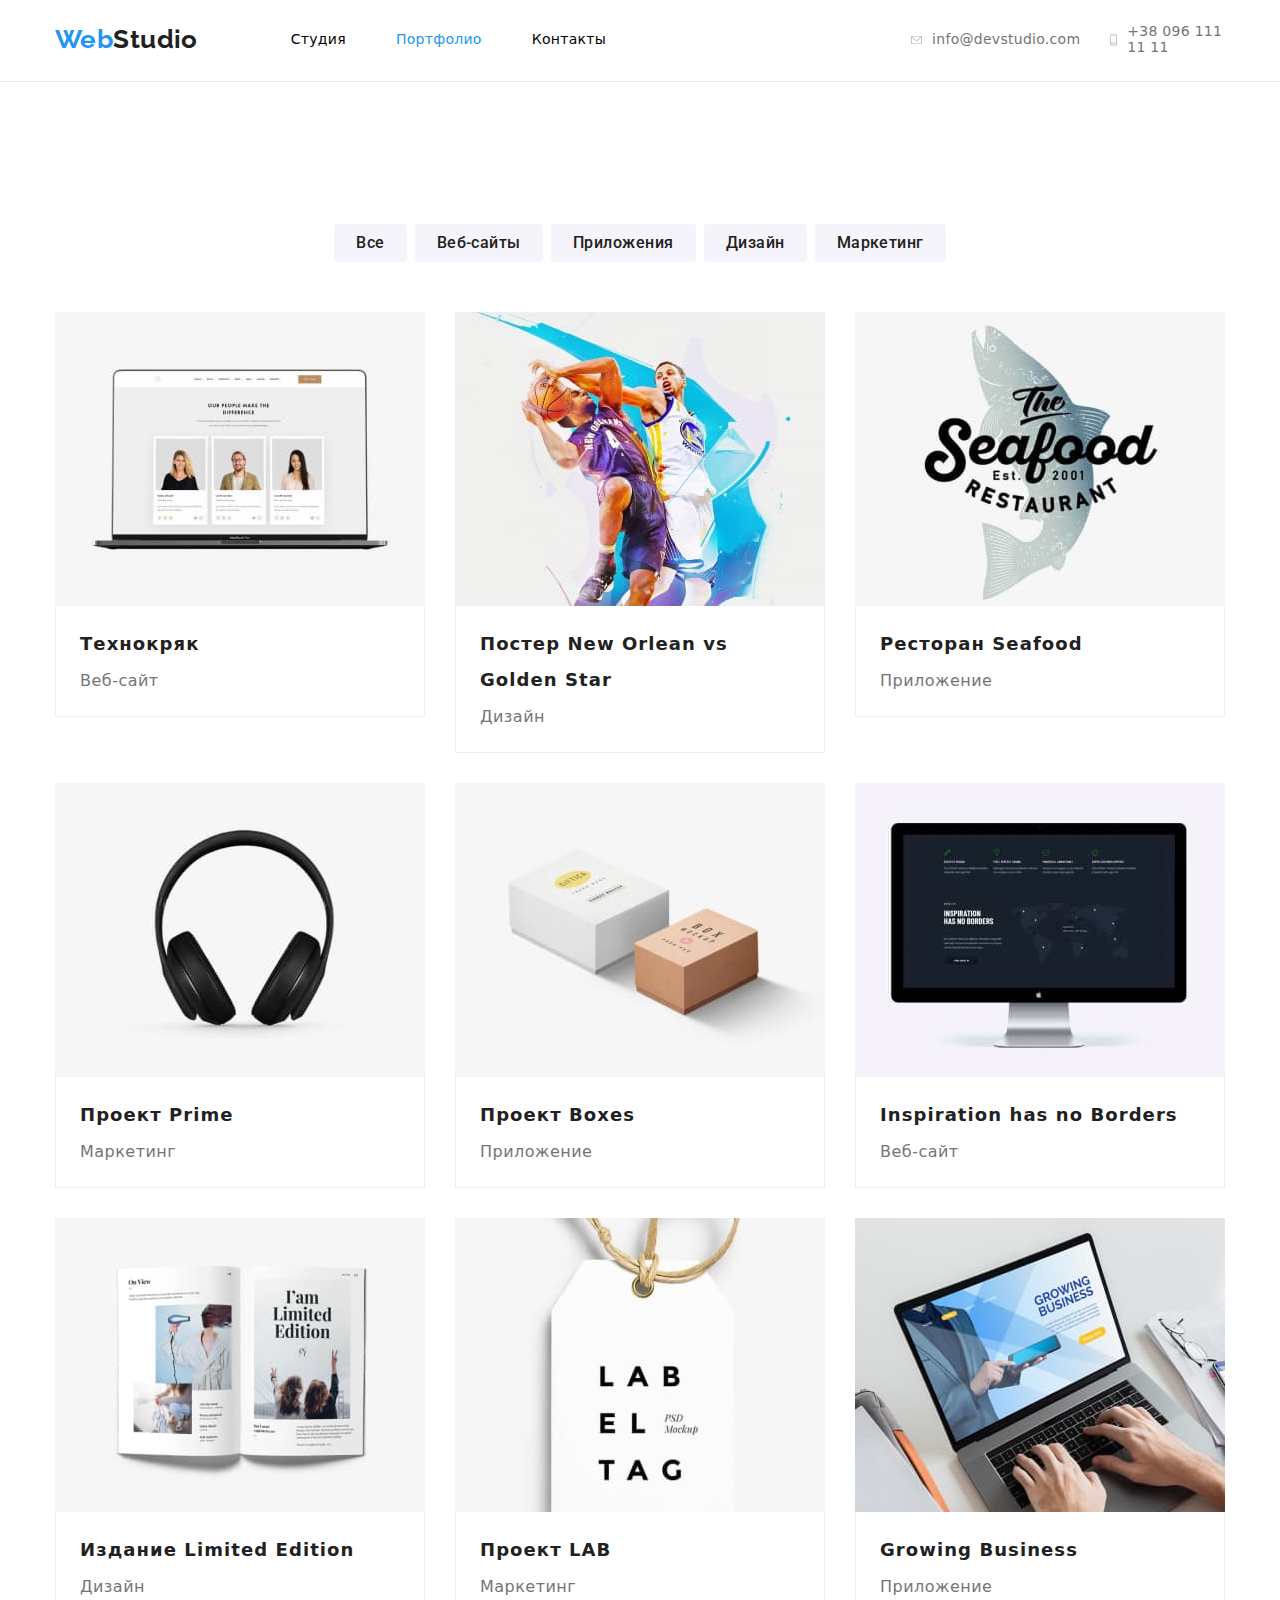
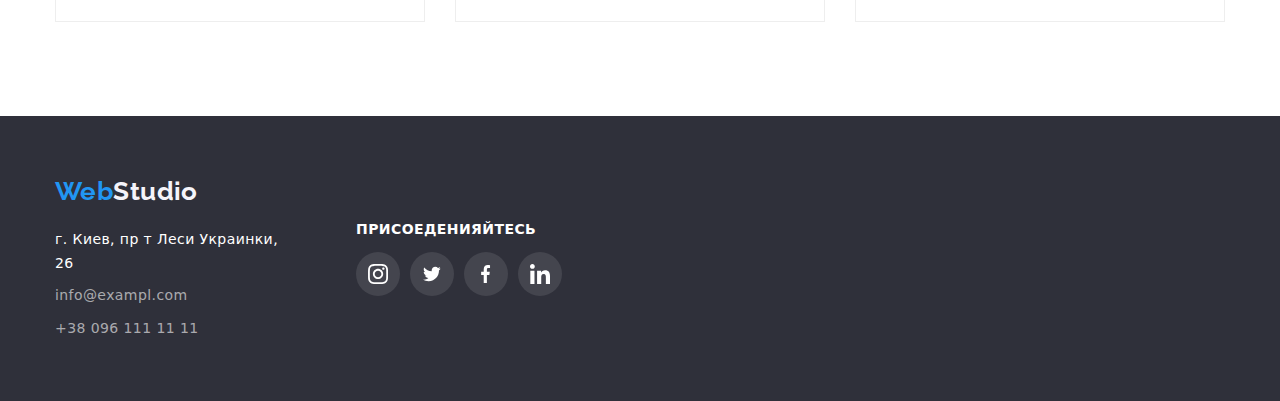
==== portfolio.html @ e620c133 "карточки" ====
<!DOCTYPE html>
<html lang="en">
<head>
    <meta charset="UTF-8">
    <meta http-equiv="X-UA-Compatible" content="IE=edge">
    <meta name="viewport" content="width=device-width, initial-scale=1.0">
    <title>portfolio</title>
    <link href="./css/styles.css" rel="stylesheet">
    <link href="https://fonts.googleapis.com/css2?family=Raleway:wght@700&family=Roboto:wght@400;500;700;900&display=swap"
        rel="stylesheet">
        <link rel="stylesheet" href="https://cdnjs.cloudflare.com/ajax/libs/modern-normalize/0.2.0/modern-normalize.min.css" />
</head>
<body>
    <header id="dd" class="header new-header">
        <div class="container"> 
        <nav  class="site-nav-a">
            <a class=" item-c site-nav link link-web link-black" href="#smd">Web<span>Studio</span></a>
            <ul class=" mar site-nav li-nd ul-link-blu">
                <li class="item">
                    <a class="hd link link-blue" href="index.html">Студия</a>
                </li>
                <li class="item">
                    <a class="hd link link-blue" href=""><span>Портфолио</span></a>
                </li>
                <li class="item">
                    <a class="hd link link-blue" href="">Контакты</a>
                </li>
            </ul>
        </nav>
        <div class="conteiner-u"> 
            <svg class="link-icon-heder" width="16" height="12">
                <use href="./images/sprite.svg#icon-mail"></use>
            </svg>
        <a class="cm-header-first item-a link link-blue ul-link-blu kontakt" href="mailto:info@devstudio.com">info@devstudio.com </a>
        <svg class="link-icon-heder" width="10" height="16">
            <use href="./images/sprite.svg#icon-mobilka"></use>
        </svg>
        <a class="item-b one-item link link-blue ul-link-blu kontakt" href="tel:+380961111111">+38 096 111 11 11</a>
        </div>
    </div>
    </header>
    <main class="main">
        <section class="hero-portfolio">
            <div class="container-potfolio-hero">
            <h1 class="portfolio-hero-name hero-name">Filter</h1>
                <ul class="ul-button li-nd">
                <li class="item-portfolio-filter">
                    <button class="filter-li pointer" type="button">Все</button>
                </li>
                <li class="item-portfolio-filter">
                    <button class="filter-li pointer" type="button">Веб-сайты</button>
                </li>
                <li class="item-portfolio-filter">
                    <button class="filter-li pointer" type="button">Приложения</button>
                </li>
                <li class="item-portfolio-filter">
                    <button class="filter-li pointer" type="button">Дизайн</button>
                </li>
                <li class="item-portfolio-filter">
                    <button class="filter-li pointer" type="button">Маркетинг</button>
                </li>
            </ul>
</div>
<div class="container-card">
            <ul class="li-nd project">
                <li class="project-li">
                    <a href=" " class="contain-card-link-a" >      
                        <div class="card-trumb"> 
                            <img class="foto-item-cart" src="./images/ноутбук.jpg" alt="ноут" width="370" height="294"/> 
                                <div class="kub">
                                    <p class="content-texnocrack">Технокряк это современная площадка распространения коронавируса. 
                                                 Компании используют эту платформу для цифрового
                                                 шпионажа и атак на защищённые сервера конкурентов</p>
                                                
                                </div>
                        </div>
                        <div class="container-project-li">  
                            <h3 class="item-project-h">Технокряк</h3>
                                <p class="item-project-p">Веб-сайт</p>
                        </div> 
                     </a>
                </li>

                <li class="project-li">
                    <a href="#smd" class="contain-card-link-a">
                        <div class="card-trumb">
                            <img  class="foto-item-cart" src="./images/баскетбол.jpg" alt="ресторан" width="370" height="294" />
                                <div class="kub">
                                    <p class="content-texnocrack">
                                                Технокряк это современная площадка распространения коронавируса.
                                                Компании используют эту платформу для цифрового
                                                шпионажа и атак на защищённые сервера конкурентов</p>
                                </div>
                        </div>
                    <div class="container-project-li">
                        <h3 class="item-project-h">Постер New Orlean vs Golden Star</h3>
                            <p class="item-project-p">Дизайн</p>
                   </div>
                   </a>
                </li>

                <li class="project-li">
                    <a href="#smd" class="contain-card-link-a">
                        <div class="card-trumb">
                           <img  class="foto-item-cart" src="./images/ресторан.jpg" alt="ресторан" width="370" height="294" />
                               <div class="kub">
                                  <p class="content-texnocrack">Технокряк это современная площадка распространения коронавируса.
                                                 Компании используют эту платформу для цифрового
                                                 шпионажа и атак на защищённые сервера конкурентов </p>
                                </div>
                        </div>
                    <div class="container-project-li"> 
                        <h3 class="item-project-h">Ресторан Seafood</h3>
                            <p class="item-project-p">Приложение</p>
                    </div>
                    </a>
                </li>

                <li class="project-li">
                    <a href="#smd" class="contain-card-link-a">
                        <div class="card-trumb">
                            <img  class="foto-item-cart" src="./images/наушники.jpg" alt="наушники" width="370" height="294" />
                                <div class="kub">
                                    <p class="content-texnocrack">Технокряк это современная площадка распространения коронавируса.
                                                Компании используют эту платформу для цифрового
                                                шпионажа и атак на защищённые сервера конкурентов</p>
                                </div>
                        </div>
                    <div class="container-project-li">  
                        <h3 class="item-project-h">Проект Prime</h3>
                           <p class="item-project-p">Маркетинг</p>
                    </div>
                    </a>
                </li>

                <li class="project-li">
                    <a href="#smd" class="contain-card-link-a">
                        <div class="card-trumb">
                            <img  class="foto-item-cart" src="./images/коробки.jpg" alt="коробки" width="370" height="294" /> 
                                <div class="kub">
                                    <p class="content-texnocrack">Технокряк это современная площадка распространения коронавируса.
                                                Компании используют эту платформу для цифрового
                                                шпионажа и атак на защищённые сервера конкурентов</p>
                                </div>
                       </div>
                    <div class="container-project-li">
                        <h3 class="item-project-h">Проект Boxes</h3>
                        <p class="item-project-p">Приложение</p>
                    </div>
                    </a>
                </li>

                <li class="project-li">
                    <a href="#smd" class="contain-card-link-a">
                        <div class="card-trumb">
                            <img  class="foto-item-cart" src="./images/монитор.jpg" alt="монитор" width="370" height="294" />
                                <div class="kub">
                                    <p class="content-texnocrack">Технокряк это современная площадка распространения коронавируса.
                                                Компании используют эту платформу для цифрового
                                                шпионажа и атак на защищённые сервера конкурентов</p>
                                </div>
                    </div>
                     <div class="container-project-li">
                        <h3 class="item-project-h">Inspiration has no Borders</h3>
                        <p class="item-project-p">Веб-сайт</p>
                    </div>
                    </a>
                </li>

                <li class="project-li"><div></div>
                    <a href="#smd" class="contain-card-link-a">
                        <div class="card-trumb">
                             <img  class="foto-item-cart" src="./images/книга.jpg" alt="книга" width="370" height="294" /> 
                                <div class="kub">
                                      <p class="content-texnocrack">Технокряк это современная площадка распространения коронавируса.
                                                 Компании используют эту платформу для цифрового
                                                 шпионажа и атак на защищённые сервера конкурентов</p>
                       
                                </div>
                        </div>
                     <div class="container-project-li">
                        <h3 class="item-project-h">Издание Limited Edition</h3>
                        <p class="item-project-p">Дизайн</p>
                     </div>
                    </a>
                </li>

                <li class="project-li">
                    <a href="#smd" class="contain-card-link-a">
                        <div class="card-trumb">
                            <img  class="foto-item-cart" src="./images/этикетка.jpg" alt="этикетка" width="370" height="294" /> 
                                <div class="kub">
                                  <p class="content-texnocrack">Технокряк это современная площадка распространения коронавируса.
                                             Компании используют эту платформу для цифрового
                                             шпионажа и атак на защищённые сервера конкурентов</p>
                                </div>
                        </div>
                    <div class="container-project-li">
                        <h3 class="item-project-h">Проект LAB</h3>
                        <p class="item-project-p">Маркетинг</p>
                    </div>
                    </a>
                </li>

                <li class="project-li">
                    <a href="#smd" class="contain-card-link-a">
                        <div class="card-trumb">
                            <img  class="foto-item-cart" src="./images/ноутбук1.jpg" alt="ноутбук1" width="370" height="294" />
                                <div class="kub">
                                    <p class="content-texnocrack">Технокряк это современная площадка распространения коронавируса.
                                            Компании используют эту платформу для цифрового
                                            шпионажа и атак на защищённые сервера конкурентов</p>
                                </div>
                        </div>
                    <div class="container-project-li">
                         <h3 class="item-project-h">Growing Business</h3>
                         <p class="item-project-p">Приложение</p>
                    </div> 
                   </a> 
                 </li>
             
            </ul>
            </div>
        </section>

    </main>
    <footer class="footer">
        <div class="container-footer-generete">
            <div class="container-fu">
                <a class="link link-web white" href="#header">Web<span>Studio</span></a>
                <address class="footer-adress footer-link-contact">г. Киев, пр т Леси Украинки, 26</address>
                <ul class="ul-footer li-nd">
                    <li>
                        <a class="item-fu-mel link-blue footer-link-contact"
                            href="mailto:info@exampl.com">info@exampl.com</a>
                    </li>
                    <li>
                        <a class="item-fu-tel link link-blue footer-link-contact" href="tel:+380961111111">+38 096 111 11
                            11</a>
                    </li>
                </ul>
            </div>
    
            <div class="container-fu-two">
                <p class="title-fu-two">Присоеденияйтесь</p>
                <ul class="ul-card-fu-two">
    
                    <li class="card-fu-two-li">
                        <a class="card-fu-two card-fu-two-first " href="" target="_blank" rel="noopener noreferrer">
                            <svg class="nk-icon" width="20" height="20">
                                <use href="./images/sprite.svg#icon-foto"></use>
                            </svg></a>
                    </li>
                    <li class="card-fu-two-li">
                        <a class="card-fu-two " href="" target="_blank" rel="noopener noreferrer">
                            <svg class="nk-icon" width="20 " height="16">
                                <use href="./images/sprite.svg#icon-twitter"></use>
                            </svg></a>
                    </li>
                    <li class="card-fu-two-li">
                        <a class="card-fu-two " href="" target="_blank" rel="noopener noreferrer">
                            <svg class="nk-icon" width="10" height="20">
                                <use href="./images/sprite.svg#icon-facebook"></use>
                            </svg></a>
                    </li>
                    <li class="card-fu-two-li">
                        <a class="card-fu-two " href="" target="_blank" rel="noopener noreferrer">
                            <svg class="nk-icon" width="20" height="20">
                                <use href="./images/sprite.svg#icon-instagram"></use>
                            </svg></a>
                    </li>
    
                </ul>
    
    
    
    
            </div>
        </div>
    </footer>
  
</body>
</html>
---- css/styles.css ----
body {
  background-color:var(--brand-color);
  font-family: 'Roboto', sans-serif;
  font-style:Regular;
  font-size: 14px; 
  line-height: 1.71;
  letter-spacing: 0.03em;
   }

 
:root {
  --brand-color:#E5E5E5;
  --header-color:#FFFFFF;
  --nk-color:#F5F4FA;
  --hero-footer:#2F303A;
  --blue-color:#2196F3;
  --h-color:#212121;
  --brand-letter:#757575;

  --link-font:'Raleway', sans-serif;
  --title-h:font-weight: 500;
 }


h1,
h2,
h3,
h4,
h5,
h6,
p {
  margin-top: 0;
}

.li-nd li, .auth-nav li,
.site-nav li
{ 
  list-style: none;
}



/* -------header----------- */


.header {

  padding-top: 24px;
  padding-bottom: 25px;
  background-color:var(--header-color);
  font-weight: 500;
  border-bottom:1px solid #ECECEC;
}


.container {
  padding-left: 15px;
  padding-right: 15px;
  width: 1200px;
  display:flex;
  justify-items: space-between;
  margin-right: auto;
  margin-left: auto;
}

.site-nav-a {
  display: flex;
  align-items: center;
}

.site-nav  {
  display: flex;
  align-items: center;
}

.cm-header-first {
  margin-right: 30px;
}

.item-p {
  display:flex;

}
.conteiner-u {
  display:flex;
 align-items: center;
 margin-left: 305px;
 
}

.link-icon-heder {
  margin-right: 10px;
}

.site-nav .item +.item {
  margin-left: 50px;
}

.item-c {
  margin-left: 0px;
  margin-right: 93px;
}

.mar {
  margin-top: 0;
  margin-bottom: 0;
  margin-left: 0px;
  padding-left: 0px;
}


/* -----ИКОНКИ----- */
.item-a {
  margin-left: 0px;
  margin-right: 30px;
}

.item-a::before {
  display: inline;
  content: "";
  width: 16px;
  height: 12px; 
 fill:#afb1b8;
}

.item-b {
  margin-left: 0px;
  margin-right: 0px;
}

 .icon-b-header::before {
  display: inline;
  content: "";
  width: 10px;
  height: 16px; 
 }

.link-icon-heder{
  fill:#afb1b8
}

 .link-icon-heder:hover,
.link-icon-heder:focus {
  fill:var(--blue-color);
  cursor: pointer;
}


.link {
  text-decoration: none;
  color: inherit;
}
   
.ul-link-blu {
  line-height: 1.14;
  letter-spacing: 0.02em;
}
.kontakt {
   color:var(--brand-letter);
}


.hd {
padding-top:15px ;
padding-bottom:15px ;
}


.link-blue {
  text-decoration: none;
 
}

.link-blue span {
  color:var(--blue-color);
}

.link-blue:hover,
.link-blue:focus {
  color:var(--blue-color);
}


.link-heder-a {

  padding: 0;
  margin: 0;
  list-style: none;
  display:block
}




/* Cекция герой */

.hero {
  
   padding-bottom:200px;
   padding-top: 200px;
   padding-left:1;
padding-right: 1;
  /* background-color:var(--hero-footer); */
 min-width: 1600px;
   background-image: linear-gradient(rgba(47, 48, 58, 0.4), rgba(47, 48, 58, 0.4)), url('../images/фон героя.jpg');
  /* background-image:linear-gradient(var(--hero-footer),rgba(47, 48, 58, 0.4)),url('../images/фон героя.jpg') ;  */
  background-size: cover;
 
background-attachment: scroll;
   background-position:center;
  background-repeat: no-repeat;


}



.hero-container {
    padding-left: 15px;
  padding-right: 15px;
  display: block;
  align-items: center;
  width: 1200px;
 padding-bottom: 0px;
 padding-top: 15px;
   margin-right: auto;
  margin-left: auto;
}

.hero-name {
  visibility:hidden;
  margin-bottom: 0px;
  padding-top: 0px;}


 .efect-hero-container  {
     padding-right:auto;
   padding-left: auto;
   /* padding-right: 252px;
   padding-left: 252px; */
  display: block;
  min-width: 696px;
  height: 120px;

  margin-top:15px; 
  margin-bottom:30px ;
  padding-right: 265px;
  padding-left: 265px;
}


.hero-title {
  font-weight: 900;
  font-size: 44px;
  margin-top: 0px;
  margin-bottom: 0px;
  line-height: 1.36;
  text-transform: uppercase;
  text-align: center;
  letter-spacing: 0.06em;
  color:var(--header-color);
}


.button-hero {
  display: block;
   height: 50px;
  border-radius: 4px;
  min-width: 200px;
  margin-left: auto;
  margin-right: auto;
  font-weight: 700;
  font-size: 16px;
  background-color:var(--blue-color);
  color:var(--header-color);
  /* box-shadow: 0px 4px 4px rgba(0, 0, 0, 0.15); */
  border: none;

}

.button-hero:hover,
.button-hero:focus {
  background-color:darkblue;
/* background-color: #2196F3; */
border: none;
box-shadow: 0px 4px 4px rgba(0, 0, 0, 0.15);
}







/* секция ОСОБЕННОСТИ */

.os {
  background-color:var( --header-color) ;
 
   padding-top: 94px;
  padding-bottom:94px;
}


.spacial-container {
   padding-left: 15px;
  padding-right: 15px;
  display:block;
  width: 1200px;
   margin-right: auto;
  margin-left: auto;
}

.spacial-container-li {
  display: flex; 
  flex-wrap: wrap;
  padding-left: 0px;
  margin-bottom: 0px;
   margin-left: -30px;
  margin-top: -30px;
}


.os-item{

  margin-top: 30px;
  margin-left: 30px;
 flex-basis: calc((100% - 120px) / 4);
 }


 .os-item-container {
  width: 270px;
  width: 100%; 
  padding: 0;
  display: flex; 
  flex-direction: column;
 
 }

 

.os-title {
  display: flex;
  padding-top: 0px;
} 


 .osob-p {
    margin-right: 10px;
    margin-bottom: 0px;
    
}
 .p-end {
  margin-right: 0px;
}  

.os-item {
 display: flex;
 flex-direction:column;
  }

.osob-h {
  font-weight: 700;
  font-size: 14px;
  line-height: 1.14;
  text-transform: uppercase;
  color:var(--h-color);
  letter-spacing: 0.03em;
  margin-bottom: 10px;
}

.container-os-antenna {
  padding-top: 25px;
  padding-bottom: 25px;
  /* display: block; */
  border-radius: 4px;
  background-color:var(--nk-color);
  background-position: center;
  /* background-size: auto; */
   width: 270px;
  width: 100%; 
  height: 120px;
  padding: 0;
  display: flex; 
  align-items: center;
  justify-content:center;
  margin-bottom: 30px;

}

.icon-antenna {
width: 66px;
height: 70px;
outline: crimson;
}




/* секция МЫ */

.we {  
  background-color:var(--header-color);
 
  padding-bottom: 94px;
}

.container-we {
   padding-left: 15px;
  padding-right: 15px;
  width: 1200px;
  display: block;
  padding-top: 0px;
  margin-right: auto;
  margin-left: auto;
 }

.section-title {
  padding-bottom: 50px;
  margin-bottom: 0px;
}


.we-ul{
  display: flex;
  flex-wrap: wrap;
  /* display: block; */
  padding-left: 0px;
  margin-left: -30px;
  margin-top: -30px;
 }

.we-img {
display:block;
max-width: 100%;
height: auto;  

}
 
 .we-ul li {
  margin-left: 30px;
  margin-top: 30px;
  flex-basis: calc((100% - 90px) / 3);
 
  } 







/* СЕКЦИЯ НАША КОМАНДА */

.nk {
    
  background-color:var(--nk-color);
  padding-bottom:94px;
  padding-top: 94px;
}



.container-nk {
   padding-left: 15px;
  padding-right: 15px;
  width: 1200px;
  display: block;
  margin-right: auto;
  margin-left: auto;
}


.ul-nk {

  display: flex; 
  flex-wrap: wrap;
  padding-left: 0px;
  margin-bottom: 0px;
   margin-left: -30px;
  margin-top: -30px;
  /* text-align: center ; */
}

.ul-nk li {
   margin-top: 30px;
  margin-left: 30px;
   flex-basis: calc((100% - 120px) / 4);


  }





.foto-nk {

display: block;
max-width: 100%;
height: auto;  
 margin: 0px;
  padding: 0px;
 
}

.container-nk-content {
    display: flex;
 /* padding-left: auto;
 padding-right: auto; */
    flex-direction: column;
    justify-content: center;
   padding-top: 30px;
 padding-bottom: 30px;
 /* padding-left: 50px;
 padding-right: 50px; */
 width: 270px;
  box-shadow: 0px 1px 3px rgba(0, 0, 0, 0.12), 0px 1px 1px rgba(0, 0, 0, 0.14), 0px 2px 1px rgba(0, 0, 0, 0.2);
border-radius: 0px 0px 4px 4px;
 /* text-align: center;  */
 
 }





.container-nk-icon {
justify-content:  center;
  margin: 0px;
  display: flex;
   width: 206px;
   width: 100%;
    

   /* margin-left: auto;
   margin-left: auto; */
}



.nk-item-link-icon {
 
  width: 44px;
  height: 44px;
  
    margin-left: 10px;
 }

 .nk-item-link-icon-first {
margin-left: 0px;
 }


 .nk-item-link-icon {

  display: flex;
  justify-content: center;
  align-items: center;
   fill:#afb1b8;
 }



.nk-item-link-icon:hover,
.nk-item-link-icon:focus {
  fill:var(--header-color);
  background-color:var(--blue-color);
  
  border: 1px solid var(--blue-color);
  border-radius: 50%;
}






.comanda-h, .comanda-p  {
   margin-left: auto;
  margin-right: auto; 
  margin-bottom: 0px;
}




.comanda-h {
  font-weight: 500;
  font-size: 16px;
  line-height: 1.19;
  letter-spacing: 0.03em;
  color:var(--h-color);
  margin-bottom: 10px;
}



.section-title {
  font-weight: 700;
  font-size: 36px;
  line-height: 1.17;
  text-align: center;
  letter-spacing: 0.03em;
  color:var(--h-color);
}



.osob-p {
  font-weight:400;
  font-size: 14px;
  line-height: 1.71;
  letter-spacing: 0.03em;
  color:var(--brand-letter);
 }

  .comanda-p {
   font-weight:400;
   font-size: 16px;
   line-height: 1.19;
   letter-spacing: 0.03em;
   color:var(--brand-letter);
   margin-bottom: 16px;
 }






/* ----ПОСТОЯННЫЕ КЛИЕНТЫ-----*/


.section-post {
  background-color:var( --header-color) ;
 
   padding-top: 94px;
  padding-bottom:94px;
}


.container-post {
  flex-direction: column;
justify-content: center ;
 
  padding-left: 15px;
  padding-right: 15px;
  display:block;
  width: 1200px;
  margin-right: auto;
  margin-left: auto;
}



.section-title-post {
  text-align: center;
    margin-bottom: 50px;
 font-weight: 700; 
  line-height: 1.16;
font-style: normal;
 font-size: 36px;
letter-spacing: 0.03em;
color: #212121;


}


.ul-post {
  display: flex;
  margin: 0;
  padding: 0;
}


.clients-item-link{
  
   
  background-color:#FFFFFF;
  background-position: center;


  display: flex;
  justify-content: center;
  align-items: center;
  width: 170px;
  height: 90px;
  border: 1px solid #AFB1B8;
  border-radius: 4px;
  fill:#afb1b8;

  margin-left: 30px;

}
.link-item-first{
 margin-left:  0px;
}

.post-icon {
 background-color:var( --header-color) ;
}


.clients-item-link:hover,
.clients-item-link:focus {
  /* color:var(--blue-color); */
  fill:var(--blue-color);
  border: 1px solid var(--blue-color);
}

 


/* СЕКЦИЯ ПОДВАЛ */

/* ------ИКОНКИ ФУТЕРА-------- */

.container-footer-generete{ 
  display: flex;
flex-direction: row ;
justify-content: flex-start;
align-items:center;
   padding-left: 15px;
  padding-right: 15px;
   width: 1200px;
   margin-right: auto;
  margin-left: auto;
 
}


.container-fu {
  display: block;
  width: 231px;
  /* height: 81px;; */
}


.container-fu-two {  
  margin-left: 70px;
  display:flex;
  width: 206px;
  /* height: 80px; */
  flex-direction:column;
  justify-content: flex-start;
  /* align-items: center; */
   fill:var(--header-color);
   justify-content:  center;
}
 

 
.card-fu-two{
 display: flex;
  justify-content: center;
  align-items: center;
  width: 44px;
  height: 44px;
  margin-left: 10px;
   border: none;
   border-radius: 50%;
  background-color: rgba(255, 255, 255, 0.1);

 }

 .card-fu-two-first {
margin-left: 0px;
 }


.card-fu-two:hover,
.card-fu-two:focus {
  fill:var(--header-color);
  background-color:var(--blue-color);
  
  border: 1px solid var(--blue-color);
  border-radius: 50%;
}

 
.ul-card-fu-two {
  display: flex;
  list-style: none;
   
  margin: 0;
  padding: 0;
}
 


.title-fu-two {
  display: block;
  font-weight:700;
  font-size: 14px;
  line-height: 1.14;
  letter-spacing: 0.03em;
  text-transform: uppercase;
  color:var(--header-color); 
}



 /* .title-fu-two {
  display:flex;
  font-weight:700;
  font-size: 14px;
  line-height: 1.14;
  letter-spacing: 0.03em;
  text-transform: uppercase;
  color:var(--brand-letter);  
   */


.footer {
  
  background-color: var(--hero-footer);
  padding-bottom: 60px;
  padding-top: 60px;
}


.ul-footer {
  padding-left: 0px;
  margin-top: 0px;
  margin-bottom: 0px;
}

.container-fu a {
  display: block;
 
}
.white {
  margin-bottom: 20px;
}

.item-fu-mel {
  margin-bottom: 9px;
}

.footer-link-contact {
  font-weight: 400;
  font-size: 14px;
  line-height: 1.71;
  letter-spacing: 0.03em;
  color: rgba(255, 255, 255, 0.6);
}
  
.footer-adress {
  display: block;
  margin-bottom: 9px;
    font-style: normal;
  font-weight: 400;
  font-size: 14px;
  line-height: 1.71;
  letter-spacing: 0.03em;
  color:var(--header-color);
}

.link-web {
  font-family:var(--link-font);
  font-weight: 700;
  font-size: 26px;
  line-height: 1.2;
  color:var(--blue-color);
}

.link-black span {
  color: #212121;
}

.white span{
  color:#F5F4FA;
}


/* СЕКЦИЯ ПОРТФОЛИО ГЕРОЙ */



.hero-portfolio {
   background-color:var(--header-color);
 
  padding-top: 94px;
  padding-bottom: 94px;
}

.container-potfolio-hero {
   padding-left:15px;
  padding-right: 15px;
  display: flex;
  width: 1200px;
  display: block;
    padding-bottom:0px;
  /* padding-top: 44px; */
  margin-right: auto;
  margin-left: auto;
}

.portfolio-hero-name {
  padding: 0px;
  margin: 0px;
}


.ul-button {
  display: flex;
  margin: 0;
  padding-left: 0;
  justify-content:center;
  align-items:center;
}

.ul-button li {
  display: flex;
  
}

.filter-li {
  display: flex;
border-radius: 4px;
padding: 6px 22px;
  border: 0px;
   background:var(--nk-color);
}

.item-portfolio-filter {
  display: flex;
  margin-left: 8px;
}

.item-portfolio-filter:first-child {
  margin-left: 0px;
}


.filter-li:hover,
.filter-li:focus {
text-decoration: underline;
text-decoration-color:#2196F3;
background-color: #2196F3;
box-shadow: 0px 3px 1px rgba(0, 0, 0, 0.1), 0px 1px 2px rgba(0, 0, 0, 0.08), 0px 2px 2px rgba(0, 0, 0, 0.12);
border-radius: 4px;
color:var(--header-color);
}


.filter-li {
  font-family: 'Roboto', sans-serif;
  font-weight: 500;
  font-size: 16px;
  line-height: 1.62;
  letter-spacing: 0.03em;
  background-color:var(--nk-color);
  color:var(--h-color);
  }

.pointer {
  cursor: pointer;
}



/* раздел  карточки */





.container-card {
   padding-left:15px;
  padding-right: 15px;
   width: 1200px;
  display: block;
  padding-bottom:0px;
  padding-top: 50px;
  margin-right: auto;
  margin-left: auto;

}
.contain-card-link-a {
  display: flex;
  flex-wrap: wrap;
  text-decoration: none;
  margin: 0;
  padding: 0;

}

.project {
  display: flex; 
  flex-wrap: wrap;
  padding-left: 0px;
  margin-bottom: 0px;
   margin-left: -30px;
  margin-top: -30px;
}

.project-li {

  margin-top: 30px;
  margin-left: 30px;
 flex-basis: calc((100% - 90px) / 3);
 }



.foto-item-cart {
  display: block;
  max-width: 100%;
height: auto;  
 margin: 0px;
  padding: 0px;
}



.container-project-li {
  display: block;
 background-color: var(--header-color);
  padding-top: 20px;
  padding-bottom: 20px;
padding-left: 24px;
padding-right: 24px;
 border-bottom: 1px solid #EEEEEE;
  border-left: 1px solid #EEEEEE; 
  border-right: 1px solid #EEEEEE; 
  width: 370px;
 
}

.item-project-h {
margin-bottom: 4px;
   font-weight: 700;
  font-size: 18px;
  line-height: 2;
  letter-spacing: 0.06em;
  color:var(--h-color); 
}

.item-project-p {
  margin-bottom: 0px;
   font-weight: 400;
  font-size: 16px;
  line-height: 1.87;
  letter-spacing: 0.03em;
  color:var(--brand-letter);

}

.project-li a {
  /* display: flex ; */
  margin: 0px;
  padding: 0px;
}

.contain-card-link-a:hover,
.contain-card-link-a:focus {
 outline: none;
cursor: pointer;
color:var(--header-color);
box-shadow: 0px 1px 1px rgba(0, 0, 0, 0.12), 0px 4px 4px rgba(0, 0, 0, 0.06), 1px 4px 6px rgba(0, 0, 0, 0.16);
}.

/* ------ТЕХНОКРЯК--------НАЧАЛО */


 .project-li {
  position: relative;
  
}

  .card-trumb {
   position: relative;
   overflow: hidden;
 } 
  

  .kub {
  position: absolute;
  content:;
  left:0%;
  bottom:0%;
  width: 370px;
  height: 294px;
  background-color:rgba(33, 150, 243, 0.9);
  transform: translate(0%,0%);
  /* opacity: 0; */
  transition: 250ms cubic-bezier(0.4, 0, 0.2, 1);
  transform: translatey(100%);  
 
 }  

.content-texnocrack {
font-weight:400;
font-size: 18px;
line-height: 1.56;
letter-spacing: 0.03em;
color: #FFFFFF;
/* text-align: center; */
margin:0;
padding: 63px 24px;
}


.project-li:hover .kub {
  opacity: 1;
  transform: translatex(0%);
}  


















.page-title {
  font-weight: 900;
  font-size: 44px;
  line-height: 1.36;
  /* align:center; */
  letter-spacing: 0.06em;
  color:var(--header-color);
}
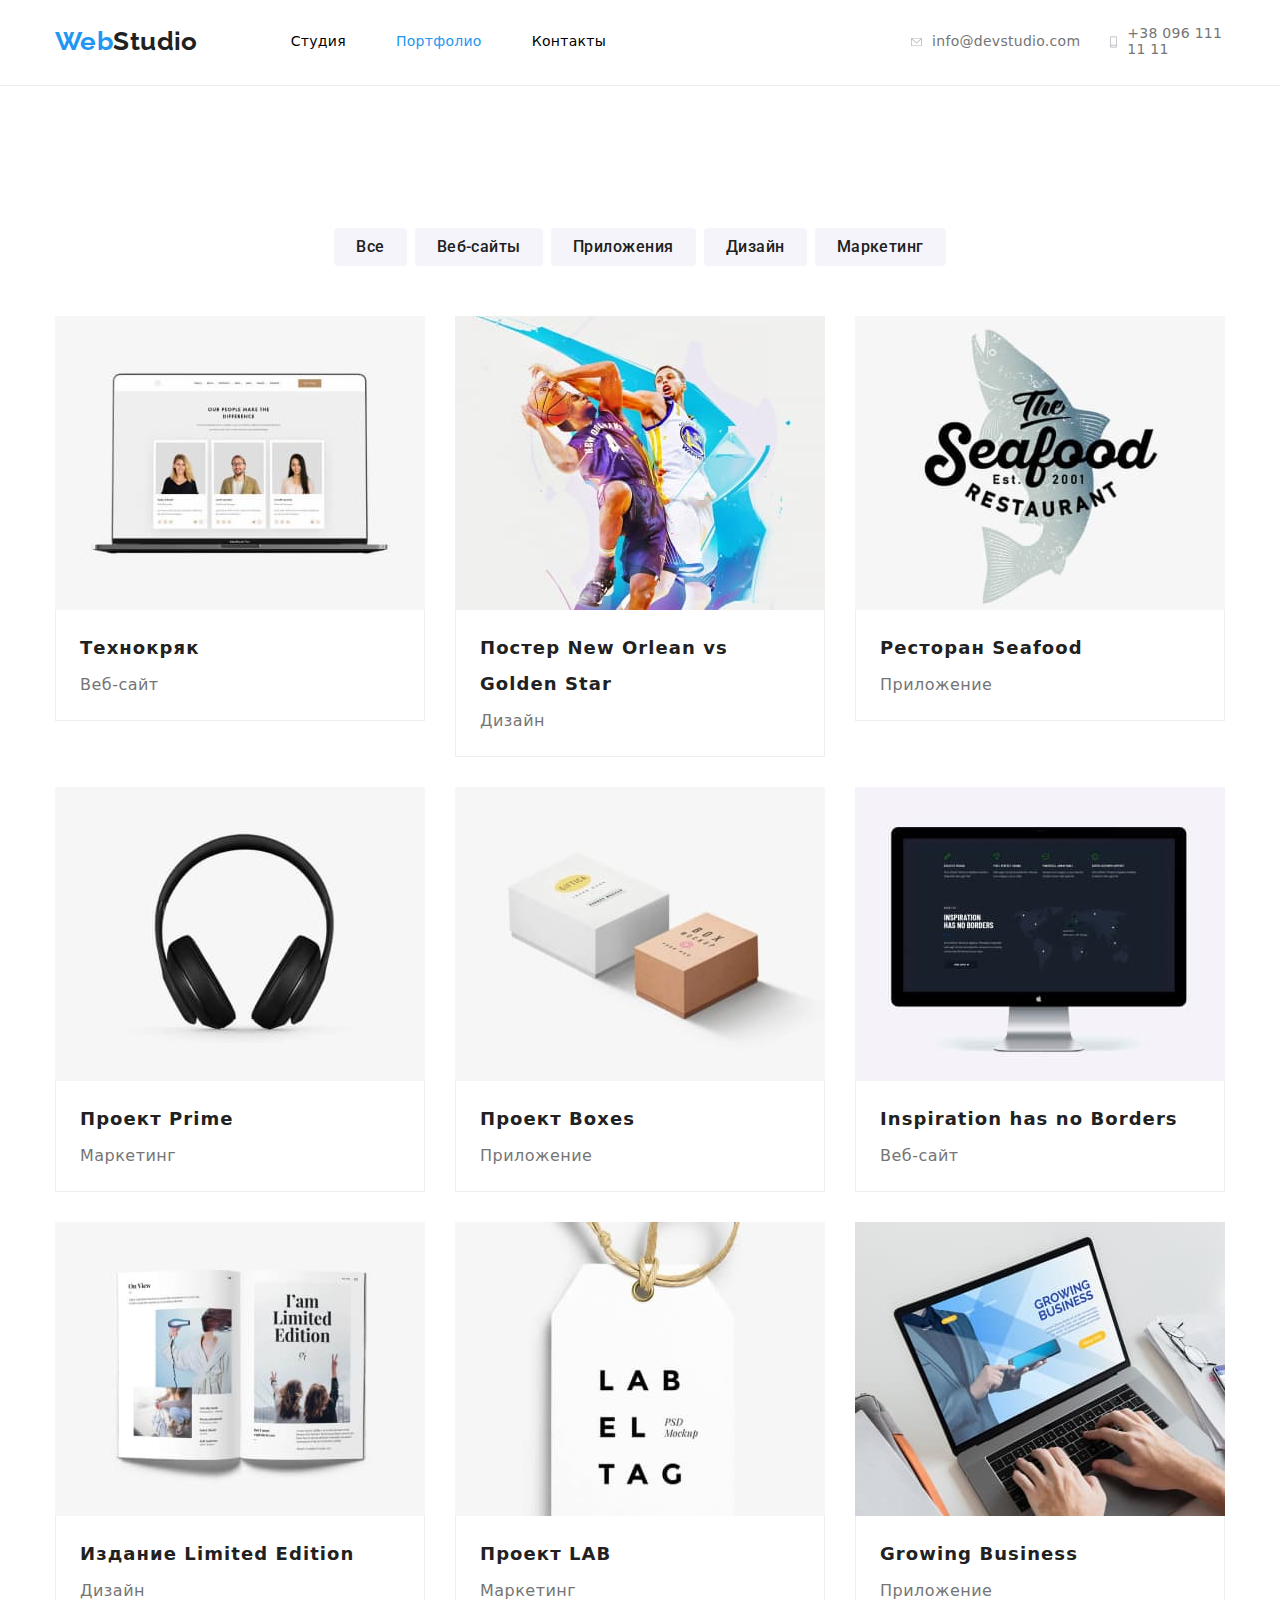
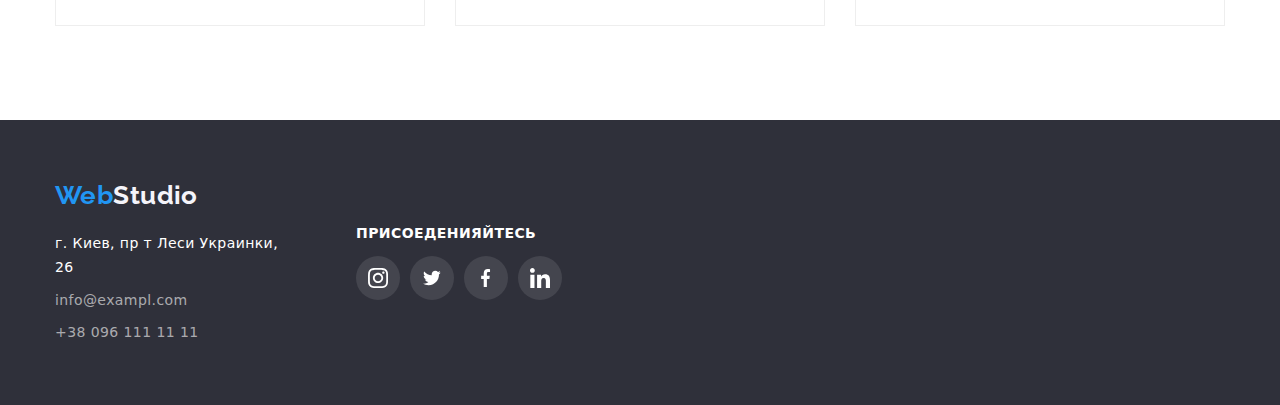
==== commit e78ebae0: "underline" ====
--- a/portfolio.html
+++ b/portfolio.html
@@ -20,7 +20,7 @@
                     <a class="hd link link-blue" href="index.html">Студия</a>
                 </li>
                 <li class="item">
-                    <a class="hd link link-blue" href=""><span>Портфолио</span></a>
+                    <a class="hd link link-blue portfolio-line" href=""><span>Портфолио</span></a>
                 </li>
                 <li class="item">
                     <a class="hd link link-blue" href="">Контакты</a>
--- a/css/styles.css
+++ b/css/styles.css
@@ -189,28 +189,89 @@
   display:block
 }
 
-
+/* -----ПОЛОСА НА ТЕКУЩЕЙ СТРАНИЦУ СТУДИИ------ */
+ 
+
+ 
+  
+   
+ 
+.studia {
+  position: relative;
+ padding: 10px 0px;
+ display:block; 
+ text-decoration: none;
+  
+}
+
+.studia::after {
+ display: block;
+  content: "";
+  position: absolute;
+  width: 100%; 
+  height: 4px ; 
+  left:0%;
+  bottom:-60%;
+  background-color: #2196F3;;
+  border-radius: 2px;
+   opacity:0;
+  transition: opacity 250ms cubic-bezier(0.4, 0, 0.2, 1); 
+}
+ 
+  .studia:hover::after {
+   opacity: 1;  
+}   
+
+/* -----ПОЛОСА НА ТЕКУЩЕЙ СТРАНИЦУ ПОРТФОЛИО------  */
+
+.portfolio-line {
+  position: relative;
+ padding: 10px 0px;
+ display:block; 
+ text-decoration: none;
+  
+}
+
+.portfolio-line::after {
+ display: block;
+  content: "";
+  position: absolute;
+  width: 100%; 
+  height: 4px ; 
+  left:0%;
+  bottom:-75%;
+  background-color: #2196F3;;
+  border-radius: 2px;
+   opacity:0;
+  transition: opacity 250ms cubic-bezier(0.4, 0, 0.2, 1); 
+}
+ 
+  .portfolio-line:hover::after {
+   opacity: 1;  
+}   
+
+
+
+/* -----ПОЛОСА НА ТЕКУЩЕЙ СТРАНИЦЕ КОНЕЦ------ */
 
 
 /* Cекция герой */
 
 .hero {
   
-   padding-bottom:200px;
-   padding-top: 200px;
-   padding-left:1;
+  padding-bottom:200px;
+  padding-top: 200px;
+  padding-left:1;
 padding-right: 1;
   /* background-color:var(--hero-footer); */
  min-width: 1600px;
-   background-image: linear-gradient(rgba(47, 48, 58, 0.4), rgba(47, 48, 58, 0.4)), url('../images/фон героя.jpg');
+  background-image: linear-gradient(rgba(47, 48, 58, 0.4), rgba(47, 48, 58, 0.4)), url('../images/фон героя.jpg');
   /* background-image:linear-gradient(var(--hero-footer),rgba(47, 48, 58, 0.4)),url('../images/фон героя.jpg') ;  */
   background-size: cover;
  
 background-attachment: scroll;
-   background-position:center;
+  background-position:center;
   background-repeat: no-repeat;
-
-
 }
 
 
@@ -280,7 +341,7 @@
 
 .button-hero:hover,
 .button-hero:focus {
-  background-color:darkblue;
+  background-color:#2196F3;
 /* background-color: #2196F3; */
 border: none;
 box-shadow: 0px 4px 4px rgba(0, 0, 0, 0.15);
@@ -628,8 +689,6 @@
 
 
 
-
-
 /* ----ПОСТОЯННЫЕ КЛИЕНТЫ-----*/
 
 
@@ -1063,6 +1122,9 @@
 color:var(--header-color);
 box-shadow: 0px 1px 1px rgba(0, 0, 0, 0.12), 0px 4px 4px rgba(0, 0, 0, 0.06), 1px 4px 6px rgba(0, 0, 0, 0.16);
 }.
+
+
+
 
 /* ------ТЕХНОКРЯК--------НАЧАЛО */
 
@@ -1104,36 +1166,81 @@
 padding: 63px 24px;
 }
 
-
 .project-li:hover .kub {
-  opacity: 1;
+  /* opacity: 1; */
   transform: translatex(0%);
 }  
 
-
-
-
-
-
-
-
-
-
-
-
-
-
-
-
-
-
-.page-title {
+/* -------ТЕХГОКРЯК КОНЕЦ------- */
+
+
+
+
+/*---------- МОДАЛКА НАЧАЛО------- */
+
+
+.backdrop {
+  position: fixed;
+  top:0;
+  left: 0;
+bottom: 0;
+right: 0;
+  background-color: rgba(0, 0, 0, 0.2);;
+}
+
+.modal { 
+position: absolute;
+top: 50%;
+left: 50%;
+transform: translate(-50%,-50%);
+
+height: 581px;
+width: 528px;
+background-color:#FFFFFF; 
+box-shadow: 0px 1px 3px rgba(0, 0, 0, 0.12), 0px 1px 1px rgba(0, 0, 0, 0.14), 0px 2px 1px rgba(0, 0, 0, 0.2);
+border-radius: 4px;
+}
+ 
+
+.backdrop.is-hidden {
+opacity:0;
+pointer-events: none;
+}
+
+/* ------КНОПКА ЗАКРЫТЬ----- */
+
+
+.close-bacdrop {
+  position: absolute;
+  right: 8px;
+  top: 8px;
+  width: 30px;
+  height: 30px;
+  border-radius:50% ;
+  background-color: #FFFFFF;
+  border: 1px solid rgba(0, 0, 0, 0.1); 
+ 
+}
+
+
+
+ .close-svg {
+   display: inline;
+  content: "";
+  width: 100%;
+  height: 100%;
+  background-color: #FFFFFF;
+ }
+
+ 
+   
+/* .page-title {
   font-weight: 900;
   font-size: 44px;
   line-height: 1.36;
   /* align:center; */
   letter-spacing: 0.06em;
   color:var(--header-color);
-}
-
-
+} */
+
+
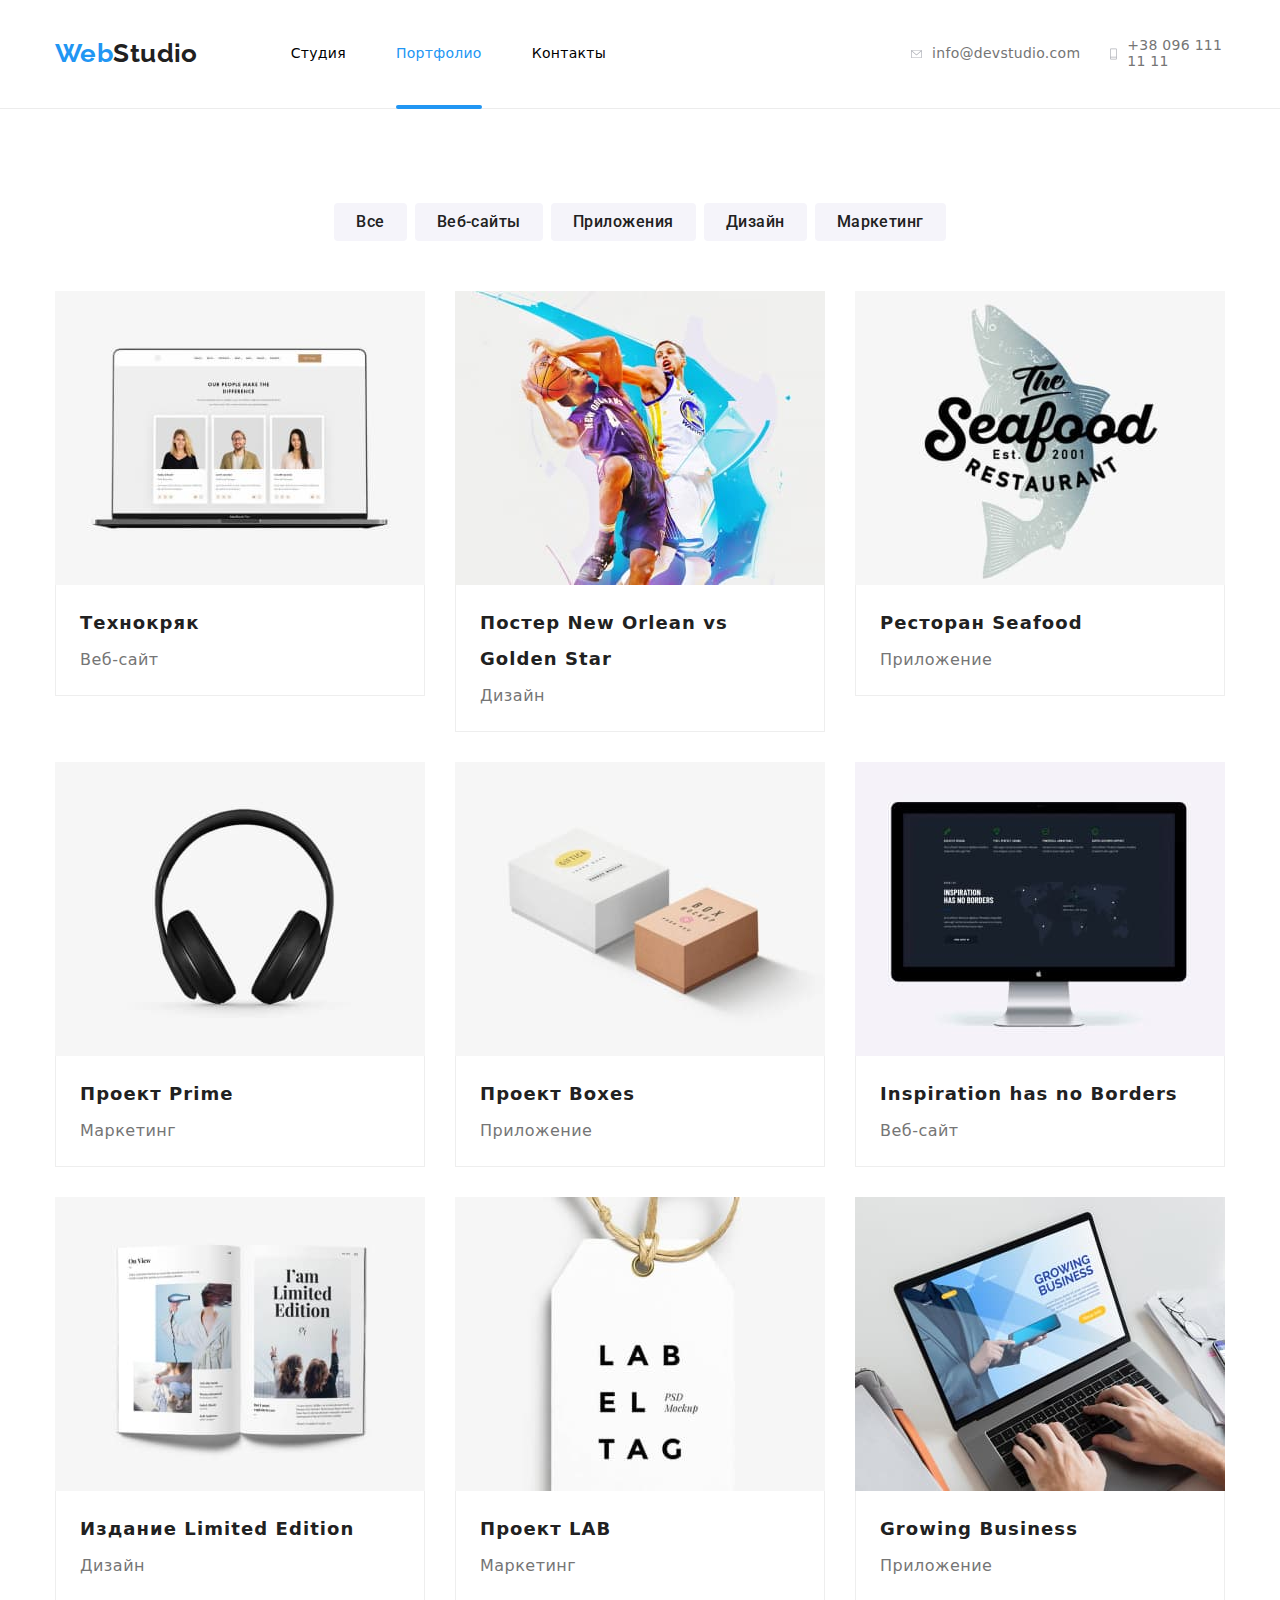
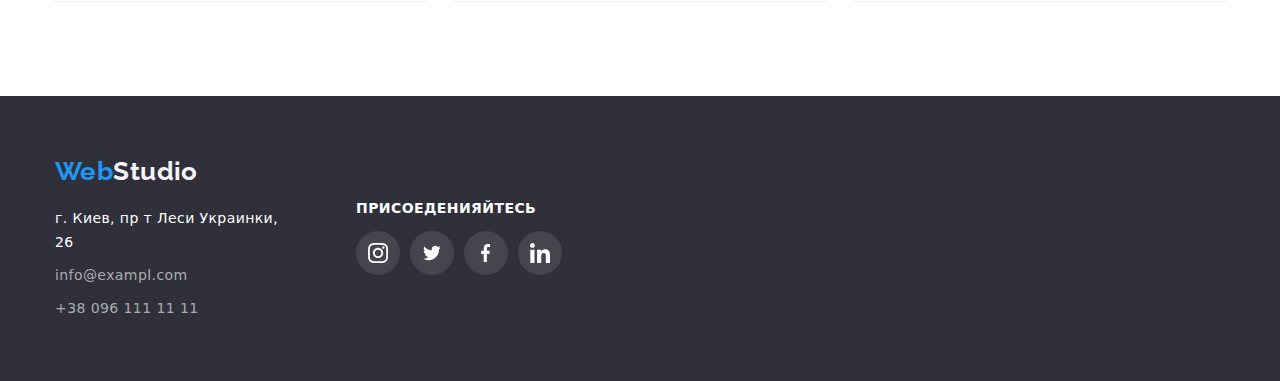
==== commit f38fc650: "исправления 2" ====
--- a/portfolio.html
+++ b/portfolio.html
@@ -17,16 +17,17 @@
             <a class=" item-c site-nav link link-web link-black" href="#smd">Web<span>Studio</span></a>
             <ul class=" mar site-nav li-nd ul-link-blu">
                 <li class="item">
-                    <a class="hd link link-blue" href="index.html">Студия</a>
+                    <a class=" hd link link-blue   " href="index.html">Студия</a>
                 </li>
                 <li class="item">
-                    <a class="hd link link-blue portfolio-line" href=""><span>Портфолио</span></a>
+                    <a class="     portfolio-line ddd" href=""><span>Портфолио</span></a>
                 </li>
                 <li class="item">
-                    <a class="hd link link-blue" href="">Контакты</a>
+                    <a class="hd  link link-blue  " href="">Контакты</a>
                 </li>
             </ul>
         </nav>
+        <!-- hd  link-blue -->
         <div class="conteiner-u"> 
             <svg class="link-icon-heder" width="16" height="12">
                 <use href="./images/sprite.svg#icon-mail"></use>
@@ -42,7 +43,7 @@
     <main class="main">
         <section class="hero-portfolio">
             <div class="container-potfolio-hero">
-            <h1 class="portfolio-hero-name hero-name">Filter</h1>
+            <h1 class="portfolio-hero-name hero-name visually-hidden">Filter</h1>
                 <ul class="ul-button li-nd">
                 <li class="item-portfolio-filter">
                     <button class="filter-li pointer" type="button">Все</button>
--- a/css/styles.css
+++ b/css/styles.css
@@ -45,8 +45,8 @@
 
 .header {
 
-  padding-top: 24px;
-  padding-bottom: 25px;
+  padding-top: 32px;
+  padding-bottom: 32px;
   background-color:var(--header-color);
   font-weight: 500;
   border-bottom:1px solid #ECECEC;
@@ -139,12 +139,18 @@
   fill:#afb1b8
 }
 
- .link-icon-heder:hover,
+.link-icon-heder:hover,
 .link-icon-heder:focus {
   fill:var(--blue-color);
   cursor: pointer;
-}
-
+  transition:transform 250ms cubic-bezier(0.4, 0, 0.2, 1);
+  transform: scale(1.2);
+}
+
+.hd:hover {
+  transition:transform 250ms cubic-bezier(0.4, 0, 0.2, 1);
+  transform: scale(1.2);
+}
 
 .link {
   text-decoration: none;
@@ -160,12 +166,6 @@
 }
 
 
-.hd {
-padding-top:15px ;
-padding-bottom:15px ;
-}
-
-
 .link-blue {
   text-decoration: none;
  
@@ -178,6 +178,8 @@
 .link-blue:hover,
 .link-blue:focus {
   color:var(--blue-color);
+    transition:transform 250ms cubic-bezier(0.4, 0, 0.2, 1);
+  transform: scale(1.2);
 }
 
 
@@ -189,51 +191,67 @@
   display:block
 }
 
-/* -----ПОЛОСА НА ТЕКУЩЕЙ СТРАНИЦУ СТУДИИ------ */
- 
-
- 
-  
-   
- 
-.studia {
+/* -----ПОДЧЕРКИВАНИЕ НА ТЕКУЩЕЙ СТРАНИЦе СТУДИИ------ */
+ 
+
+  .studia {
   position: relative;
- padding: 10px 0px;
+ padding: 11px 0px;
  display:block; 
  text-decoration: none;
-  
-}
+  color:var(--blue-color);
+}
+ 
+
+
+
 
 .studia::after {
- display: block;
+  display: block;
   content: "";
   position: absolute;
   width: 100%; 
   height: 4px ; 
   left:0%;
-  bottom:-60%;
-  background-color: #2196F3;;
+  bottom:-75%;
+  background-color: #2196F3;
   border-radius: 2px;
-   opacity:0;
-  transition: opacity 250ms cubic-bezier(0.4, 0, 0.2, 1); 
-}
- 
+   opacity:1;
+  transition: translate 250ms cubic-bezier(0.4, 0, 0.2, 1); 
+}
+
   .studia:hover::after {
-   opacity: 1;  
+    color:var(--blue-color);
+ transition:transform 250ms cubic-bezier(0.4, 0, 0.2, 1);
+  transform: scale(1.5);
 }   
 
+
+/* обий клас текушей страницы смещение */
+.ddd:hover {
+ transition:transform 250ms cubic-bezier(0.4, 0, 0.2, 1);
+  transform: translatex(2px);
+}
+
+
+
 /* -----ПОЛОСА НА ТЕКУЩЕЙ СТРАНИЦУ ПОРТФОЛИО------  */
-
-.portfolio-line {
-  position: relative;
- padding: 10px 0px;
+ 
+
+
+
+.hd,.portfolio-line {
+position: relative;
+ padding: 14px 0px;
  display:block; 
  text-decoration: none;
-  
-}
+}
+
+.portfolio-line{color:var(--blue-color);}
+
 
 .portfolio-line::after {
- display: block;
+  display: block;
   content: "";
   position: absolute;
   width: 100%; 
@@ -242,34 +260,40 @@
   bottom:-75%;
   background-color: #2196F3;;
   border-radius: 2px;
-   opacity:0;
-  transition: opacity 250ms cubic-bezier(0.4, 0, 0.2, 1); 
+  opacity:1;
+  transition: translate 250ms cubic-bezier(0.4, 0, 0.2, 1); 
 }
  
   .portfolio-line:hover::after {
-   opacity: 1;  
-}   
-
-
-
-/* -----ПОЛОСА НА ТЕКУЩЕЙ СТРАНИЦЕ КОНЕЦ------ */
+     color:var(--blue-color);
+ transition:transform 250ms cubic-bezier(0.4, 0, 0.2, 1);
+  transform: scale(1.5);
+}     
+
+
+ 
+
+/* -----ПОЛОСА НА ТЕКУЩЕЙ СТРАНИЦЕ КОНЕЦ------  */
+
+ 
+
 
 
 /* Cекция герой */
 
 .hero {
-  
   padding-bottom:200px;
   padding-top: 200px;
   padding-left:1;
 padding-right: 1;
   /* background-color:var(--hero-footer); */
- min-width: 1600px;
+ max-width: 1600px;
   background-image: linear-gradient(rgba(47, 48, 58, 0.4), rgba(47, 48, 58, 0.4)), url('../images/фон героя.jpg');
   /* background-image:linear-gradient(var(--hero-footer),rgba(47, 48, 58, 0.4)),url('../images/фон героя.jpg') ;  */
   background-size: cover;
- 
-background-attachment: scroll;
+ margin-left: auto;
+ margin-right: auto;
+  background-attachment: scroll;
   background-position:center;
   background-repeat: no-repeat;
 }
@@ -283,7 +307,6 @@
   align-items: center;
   width: 1200px;
  padding-bottom: 0px;
- padding-top: 15px;
    margin-right: auto;
   margin-left: auto;
 }
@@ -297,13 +320,9 @@
  .efect-hero-container  {
      padding-right:auto;
    padding-left: auto;
-   /* padding-right: 252px;
-   padding-left: 252px; */
   display: block;
   min-width: 696px;
   height: 120px;
-
-  margin-top:15px; 
   margin-bottom:30px ;
   padding-right: 265px;
   padding-left: 265px;
@@ -336,20 +355,19 @@
   color:var(--header-color);
   /* box-shadow: 0px 4px 4px rgba(0, 0, 0, 0.15); */
   border: none;
+  transition:transform 250ms cubic-bezier(0.4, 0, 0.2, 1);
+  transform: scale(1);
 
 }
 
 .button-hero:hover,
 .button-hero:focus {
   background-color:#2196F3;
-/* background-color: #2196F3; */
 border: none;
 box-shadow: 0px 4px 4px rgba(0, 0, 0, 0.15);
-}
-
-
-
-
+ transition:transform 250ms cubic-bezier(0.4, 0, 0.2, 1);
+  transform: scale(1.2);
+}
 
 
 
@@ -434,11 +452,9 @@
 .container-os-antenna {
   padding-top: 25px;
   padding-bottom: 25px;
-  /* display: block; */
   border-radius: 4px;
   background-color:var(--nk-color);
   background-position: center;
-  /* background-size: auto; */
    width: 270px;
   width: 100%; 
   height: 120px;
@@ -447,7 +463,6 @@
   align-items: center;
   justify-content:center;
   margin-bottom: 30px;
-
 }
 
 .icon-antenna {
@@ -463,7 +478,6 @@
 
 .we {  
   background-color:var(--header-color);
- 
   padding-bottom: 94px;
 }
 
@@ -503,13 +517,52 @@
   margin-left: 30px;
   margin-top: 30px;
   flex-basis: calc((100% - 90px) / 3);
- 
-  } 
-
-
-
-
-
+ } 
+
+
+ 
+
+/* --------КНОПКИ НА СЕКЦИИ МЫ НАЧАЛО-------- */
+
+ .we-li-conteiner {
+ content: "";
+ display: block;
+ padding: 0;
+ margin: 0;
+ width: 370px;
+ height: 294px;
+ }
+
+
+.we-li {
+  position: relative;
+}
+
+
+.button-we {
+  display:block;
+  position:absolute;
+  content: "";
+  left:0%;
+  bottom: 0%;
+  width:370px;
+  height: 70px;
+  transform: translate(0%,0%);
+  border: none;
+}
+
+.button-we {
+font-family:700;
+font-style: normal;
+font-weight: bold;
+font-size: 14px;
+line-height:1.14px;
+text-align: center;
+letter-spacing: 0.03em;
+text-transform: uppercase; 
+color: #FFFFFF; 
+background: rgba(47, 48, 58, 0.8);
+}
 
 
 /* СЕКЦИЯ НАША КОМАНДА */
@@ -541,20 +594,14 @@
   margin-bottom: 0px;
    margin-left: -30px;
   margin-top: -30px;
-  /* text-align: center ; */
+
 }
 
 .ul-nk li {
    margin-top: 30px;
   margin-left: 30px;
    flex-basis: calc((100% - 120px) / 4);
-
-
   }
-
-
-
-
 
 .foto-nk {
 
@@ -568,23 +615,15 @@
 
 .container-nk-content {
     display: flex;
- /* padding-left: auto;
- padding-right: auto; */
     flex-direction: column;
     justify-content: center;
    padding-top: 30px;
  padding-bottom: 30px;
- /* padding-left: 50px;
- padding-right: 50px; */
  width: 270px;
   box-shadow: 0px 1px 3px rgba(0, 0, 0, 0.12), 0px 1px 1px rgba(0, 0, 0, 0.14), 0px 2px 1px rgba(0, 0, 0, 0.2);
 border-radius: 0px 0px 4px 4px;
- /* text-align: center;  */
- 
- }
-
-
-
+ background-color:var( --header-color);
+ }
 
 
 .container-nk-icon {
@@ -593,20 +632,14 @@
   display: flex;
    width: 206px;
    width: 100%;
-    
-
-   /* margin-left: auto;
-   margin-left: auto; */
-}
-
+ 
+}
 
 
 .nk-item-link-icon {
- 
   width: 44px;
   height: 44px;
-  
-    margin-left: 10px;
+  margin-left: 10px;
  }
 
  .nk-item-link-icon-first {
@@ -615,13 +648,11 @@
 
 
  .nk-item-link-icon {
-
   display: flex;
   justify-content: center;
   align-items: center;
    fill:#afb1b8;
  }
-
 
 
 .nk-item-link-icon:hover,
@@ -631,12 +662,11 @@
   
   border: 1px solid var(--blue-color);
   border-radius: 50%;
-}
-
-
-
-
-
+   transition:transform 250ms cubic-bezier(0.4, 0, 0.2, 1);
+  transform: scale(1.2);
+}
+
+ 
 
 .comanda-h, .comanda-p  {
    margin-left: auto;
@@ -736,12 +766,8 @@
 
 
 .clients-item-link{
-  
-   
   background-color:#FFFFFF;
   background-position: center;
-
-
   display: flex;
   justify-content: center;
   align-items: center;
@@ -750,7 +776,6 @@
   border: 1px solid #AFB1B8;
   border-radius: 4px;
   fill:#afb1b8;
-
   margin-left: 30px;
 
 }
@@ -765,9 +790,10 @@
 
 .clients-item-link:hover,
 .clients-item-link:focus {
-  /* color:var(--blue-color); */
   fill:var(--blue-color);
   border: 1px solid var(--blue-color);
+   transition:transform 250ms cubic-bezier(0.4, 0, 0.2, 1);
+  transform: scale(1.2);
 }
 
  
@@ -837,6 +863,8 @@
   
   border: 1px solid var(--blue-color);
   border-radius: 50%;
+   transition:transform 250ms cubic-bezier(0.4, 0, 0.2, 1);
+  transform: scale(1.2);
 }
 
  
@@ -859,18 +887,6 @@
   text-transform: uppercase;
   color:var(--header-color); 
 }
-
-
-
- /* .title-fu-two {
-  display:flex;
-  font-weight:700;
-  font-size: 14px;
-  line-height: 1.14;
-  letter-spacing: 0.03em;
-  text-transform: uppercase;
-  color:var(--brand-letter);  
-   */
 
 
 .footer {
@@ -941,7 +957,6 @@
 
 .hero-portfolio {
    background-color:var(--header-color);
- 
   padding-top: 94px;
   padding-bottom: 94px;
 }
@@ -957,12 +972,19 @@
   margin-right: auto;
   margin-left: auto;
 }
-
+/* -----ЗАГОЛОВОК ПОРТФОЛИО------ */
 .portfolio-hero-name {
   padding: 0px;
   margin: 0px;
 }
 
+.visually-hidden {  position: absolute !important;  
+  clip: rect(1px 1px 1px 1px); 
+   clip: rect(1px, 1px, 1px, 1px);  padding: 0 !important; 
+  border: 0 !important;  height: 1px !important;  
+   width: 1px !important;  overflow: hidden;}
+
+   /* ------------------------------------ */
 
 .ul-button {
   display: flex;
@@ -1003,6 +1025,8 @@
 box-shadow: 0px 3px 1px rgba(0, 0, 0, 0.1), 0px 1px 2px rgba(0, 0, 0, 0.08), 0px 2px 2px rgba(0, 0, 0, 0.12);
 border-radius: 4px;
 color:var(--header-color);
+ transition:transform 250ms cubic-bezier(0.4, 0, 0.2, 1);
+  transform: scale(1.1);
 }
 
 
@@ -1026,8 +1050,6 @@
 
 
 
-
-
 .container-card {
    padding-left:15px;
   padding-right: 15px;
@@ -1110,7 +1132,6 @@
 }
 
 .project-li a {
-  /* display: flex ; */
   margin: 0px;
   padding: 0px;
 }
@@ -1121,17 +1142,17 @@
 cursor: pointer;
 color:var(--header-color);
 box-shadow: 0px 1px 1px rgba(0, 0, 0, 0.12), 0px 4px 4px rgba(0, 0, 0, 0.06), 1px 4px 6px rgba(0, 0, 0, 0.16);
+ transition:transform 250ms cubic-bezier(0.4, 0, 0.2, 1);
+  transform: scale(1.1);
 }.
 
 
 
 
 /* ------ТЕХНОКРЯК--------НАЧАЛО */
-
 
  .project-li {
   position: relative;
-  
 }
 
   .card-trumb {
@@ -1139,10 +1160,10 @@
    overflow: hidden;
  } 
   
-
+ 
   .kub {
   position: absolute;
-  content:;
+  content:"";
   left:0%;
   bottom:0%;
   width: 370px;
@@ -1167,7 +1188,8 @@
 }
 
 .project-li:hover .kub {
-  /* opacity: 1; */
+  transition:transform 250ms cubic-bezier(0.4, 0, 0.2, 1);
+  /* transform: scale(1.2); */
   transform: translatex(0%);
 }  
 
@@ -1185,26 +1207,33 @@
   left: 0;
 bottom: 0;
 right: 0;
-  background-color: rgba(0, 0, 0, 0.2);;
-}
-
-.modal { 
+  background-color: rgba(0, 0, 0, 0.2); 
+opacity: 1;
+transition: opacity 1s cubic-bezier(0.4, 0, 0.2, 1)
+
+}
+
+.modal  { 
 position: absolute;
 top: 50%;
 left: 50%;
 transform: translate(-50%,-50%);
-
 height: 581px;
 width: 528px;
 background-color:#FFFFFF; 
 box-shadow: 0px 1px 3px rgba(0, 0, 0, 0.12), 0px 1px 1px rgba(0, 0, 0, 0.14), 0px 2px 1px rgba(0, 0, 0, 0.2);
 border-radius: 4px;
+  
+opacity: 1;
+transition: opacity 1s cubic-bezier(0.4, 0, 0.2, 1)
 }
  
 
 .backdrop.is-hidden {
-opacity:0;
+ opacity:0;
 pointer-events: none;
+ 
+ 
 }
 
 /* ------КНОПКА ЗАКРЫТЬ----- */
@@ -1222,14 +1251,15 @@
  
 }
 
-
+ 
 
  .close-svg {
    display: inline;
   content: "";
-  width: 100%;
-  height: 100%;
+  /* width: 100%;
+  height: 100%; */
   background-color: #FFFFFF;
+  border-radius:50% ;
  }
 
  
@@ -1240,7 +1270,4 @@
   line-height: 1.36;
   /* align:center; */
   letter-spacing: 0.06em;
-  color:var(--header-color);
-} */
-
-
+  color:var(--header-color);} */
